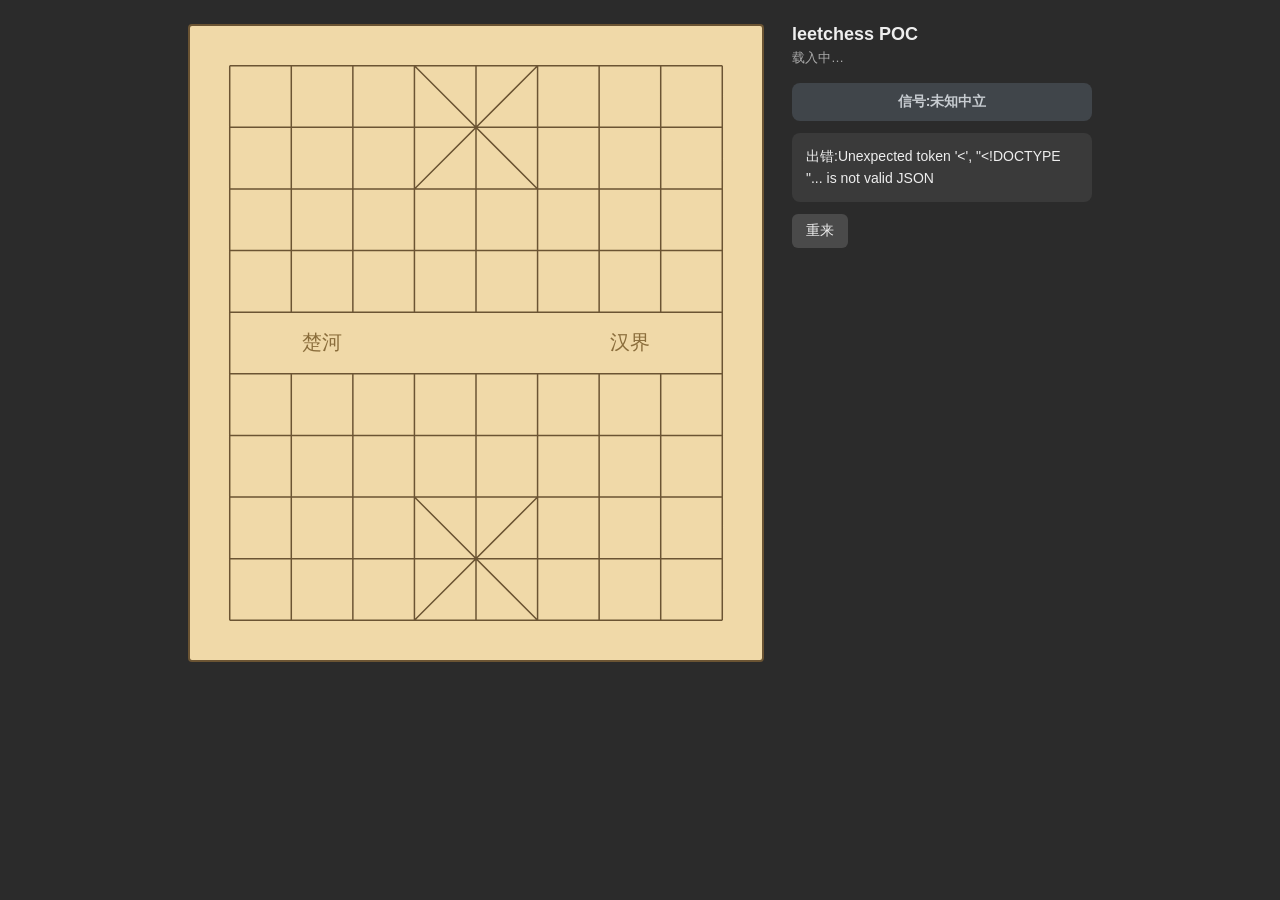
==== poc/index.html @ e7c8c013 "POC:纯实战 + 三态诊询信号,判定表降为可延后升级 产品改以「只在真终局停局 + 三态信号」起步,不强迫重来: - DESIGN §6 走棋流程改为纯实战 + 信号,原「查表→强迫重来」保留备忘;" ====
<!DOCTYPE html>
<html lang="zh-Hans">
<head>
<meta charset="utf-8">
<meta name="viewport" content="width=device-width, initial-scale=1">
<title>leetchess POC · 适情雅趣排局</title>
<style>
  :root {
    --cell: 62px; --margin: 40px;
    --board-w: calc(var(--cell) * 8 + var(--margin) * 2);
    --board-h: calc(var(--cell) * 9 + var(--margin) * 2);
    --line: #6b5433; --board-bg: #f0d9a8; --red: #c0392b; --black: #1c1c1c;
  }
  * { box-sizing: border-box; }
  body {
    margin: 0; padding: 24px; font-family: -apple-system, "PingFang SC", "Microsoft YaHei", sans-serif;
    background: #2b2b2b; color: #eee; display: flex; gap: 28px; flex-wrap: wrap; justify-content: center;
  }
  #board {
    position: relative; width: var(--board-w); height: var(--board-h);
    background: var(--board-bg); border: 2px solid var(--line); border-radius: 4px; flex: none;
  }
  #board svg { position: absolute; inset: 0; width: 100%; height: 100%; pointer-events: none; }
  .piece {
    position: absolute; width: calc(var(--cell) * 0.86); height: calc(var(--cell) * 0.86);
    transform: translate(-50%, -50%); border-radius: 50%;
    display: flex; align-items: center; justify-content: center;
    font-size: calc(var(--cell) * 0.5); font-weight: 700; cursor: default;
    background: #f7ecd0; border: 2px solid #333; box-shadow: 0 1px 3px rgba(0,0,0,.4);
    user-select: none;
  }
  .piece.red { color: var(--red); border-color: var(--red); }
  .piece.black { color: var(--black); border-color: var(--black); }
  .piece.selectable { cursor: pointer; }
  .piece.selectable:hover { box-shadow: 0 0 0 3px rgba(46,134,222,.7); }
  .piece.selected { box-shadow: 0 0 0 4px #2e86de; }
  .dot {
    position: absolute; width: 22px; height: 22px; transform: translate(-50%, -50%);
    border-radius: 50%; background: rgba(46,134,222,.55); cursor: pointer; pointer-events: auto;
  }
  .dot.capture { background: none; border: 3px solid rgba(46,134,222,.85); width: calc(var(--cell) * 0.8); height: calc(var(--cell) * 0.8); }
  #side { width: 300px; flex: none; }
  h1 { font-size: 18px; margin: 0 0 4px; }
  .sub { color: #aaa; font-size: 13px; margin-bottom: 16px; }
  .status { padding: 12px 14px; border-radius: 8px; background: #3a3a3a; margin-bottom: 12px; font-size: 14px; line-height: 1.6; }
  .status b { color: #ffd479; }
  .banner { padding: 14px; border-radius: 8px; font-size: 16px; font-weight: 700; text-align: center; margin-bottom: 12px; }
  .banner.red { background: #7d271f; color: #ffdcd8; }
  .banner.black { background: #111; color: #ddd; }
  .banner.think { background: #2c4a63; color: #cfe6ff; }
  .signal { padding: 10px 14px; border-radius: 8px; font-size: 14px; font-weight: 600; margin-bottom: 12px; text-align: center; }
  .signal.redwin { background: #2f5a34; color: #d6f5d8; }
  .signal.blackwin { background: #6a2a24; color: #ffd6d0; }
  .signal.neutral { background: #40454a; color: #c7ccd1; }
  .signal .dtm { font-variant-numeric: tabular-nums; }
  button { font-size: 14px; padding: 8px 14px; border-radius: 6px; border: none; background: #4a4a4a; color: #eee; cursor: pointer; }
  button:hover { background: #5a5a5a; }
  #moves { margin-top: 14px; font-size: 13px; color: #bbb; max-height: 260px; overflow-y: auto; }
  #moves div { padding: 2px 0; font-variant-numeric: tabular-nums; }
</style>
</head>
<body>
  <div id="board"><svg id="grid" viewBox="0 0 561 622" preserveAspectRatio="none"></svg></div>

  <div id="side">
    <h1>leetchess POC</h1>
    <div class="sub" id="meta">载入中…</div>
    <div id="banner"></div>
    <div class="signal neutral" id="signal">信号:未知中立</div>
    <div class="status" id="status"></div>
    <button id="reset">重来</button>
    <div id="moves"></div>
  </div>

<script>
const FILES = 9, RANKS = 10;
const CELL = 62, MARGIN = 40;
const NAMES = {
  R:'俥', N:'傌', B:'相', A:'仕', C:'炮', P:'兵', K:'帥',
  r:'車', n:'馬', b:'象', a:'士', c:'砲', p:'卒', k:'將',
};
const boardEl = document.getElementById('board');
const bannerEl = document.getElementById('banner');
const signalEl = document.getElementById('signal');
const statusEl = document.getElementById('status');
const movesEl = document.getElementById('moves');

let START = null;          // /api/start 回传
let board = [];            // board[rank][file] = 棋子字元 或 null
let moves = [];            // 已走 UCI 序列
let legal = [];            // 当前红方合法着
let selected = null;       // 选中的 [rank,file]
let busy = false;          // 引擎思考中 / 终局,锁住输入

// ---- 座标:file a-i = 0..8(左→右);rank 0..9,红方底线 rank0 在下 ----
const px = f => MARGIN + f * CELL;
const py = r => MARGIN + (9 - r) * CELL;
const sq2fr = s => [s.charCodeAt(0) - 97, +s[1]];        // 'f8' -> [file,rank]
const fr2sq = (f, r) => String.fromCharCode(97 + f) + r;

function parseFen(fen) {
  const rows = fen.split(' ')[0].split('/');   // rows[0] = rank9
  const b = Array.from({length: RANKS}, () => Array(FILES).fill(null));
  rows.forEach((row, i) => {
    const rank = 9 - i; let file = 0;
    for (const ch of row) {
      if (/\d/.test(ch)) file += +ch;
      else { b[rank][file] = ch; file++; }
    }
  });
  return b;
}

function applyMove(b, uci) {
  const [ff, fr] = sq2fr(uci.slice(0, 2));
  const [tf, tr] = sq2fr(uci.slice(2, 4));
  b[tr][tf] = b[fr][ff];
  b[fr][ff] = null;
}

function drawGrid() {
  const svg = document.getElementById('grid');
  const W = px(8), lines = [];
  const X = f => px(f), Y = r => py(r);
  // 横线 10 条
  for (let r = 0; r < RANKS; r++) lines.push(`M${X(0)} ${Y(r)} H${X(8)}`);
  // 竖线:两端整条,中间 8 条在河界断开
  lines.push(`M${X(0)} ${Y(9)} V${Y(0)}`);
  lines.push(`M${X(8)} ${Y(9)} V${Y(0)}`);
  for (let f = 1; f < 8; f++) {
    lines.push(`M${X(f)} ${Y(9)} V${Y(5)}`);
    lines.push(`M${X(f)} ${Y(4)} V${Y(0)}`);
  }
  // 九宫斜线(上下各一个 X)
  lines.push(`M${X(3)} ${Y(9)} L${X(5)} ${Y(7)}`);
  lines.push(`M${X(5)} ${Y(9)} L${X(3)} ${Y(7)}`);
  lines.push(`M${X(3)} ${Y(2)} L${X(5)} ${Y(0)}`);
  lines.push(`M${X(5)} ${Y(2)} L${X(3)} ${Y(0)}`);
  svg.setAttribute('viewBox', `0 0 ${W + MARGIN} ${py(0) + MARGIN}`);
  svg.innerHTML = `<path d="${lines.join(' ')}" stroke="var(--line)" stroke-width="1.5" fill="none"/>`
    + `<text x="${(X(1)+X(2))/2}" y="${(Y(5)+Y(4))/2+6}" fill="#8a6d3b" font-size="20" text-anchor="middle">楚河</text>`
    + `<text x="${(X(6)+X(7))/2}" y="${(Y(5)+Y(4))/2+6}" fill="#8a6d3b" font-size="20" text-anchor="middle">汉界</text>`;
}

function render() {
  boardEl.querySelectorAll('.piece, .dot').forEach(e => e.remove());
  // 棋子
  for (let r = 0; r < RANKS; r++) for (let f = 0; f < FILES; f++) {
    const ch = board[r][f];
    if (!ch) continue;
    const isRed = ch === ch.toUpperCase();
    const el = document.createElement('div');
    el.className = 'piece ' + (isRed ? 'red' : 'black');
    el.style.left = px(f) + 'px'; el.style.top = py(r) + 'px';
    el.textContent = NAMES[ch];
    // 仅在「红方回合、非终局、该子为红、且有合法着从此格出发」时可点
    if (!busy && isRed && legal.some(m => m.startsWith(fr2sq(f, r)))) {
      el.classList.add('selectable');
      if (selected && selected[0] === r && selected[1] === f) el.classList.add('selected');
      el.onclick = () => selectPiece(r, f);
    }
    boardEl.appendChild(el);
  }
  // 选中子的落点提示
  if (selected && !busy) {
    const from = fr2sq(selected[1], selected[0]);
    legal.filter(m => m.startsWith(from)).forEach(m => {
      const [tf, tr] = sq2fr(m.slice(2, 4));
      const dot = document.createElement('div');
      dot.className = 'dot' + (board[tr][tf] ? ' capture' : '');
      dot.style.left = px(tf) + 'px'; dot.style.top = py(tr) + 'px';
      dot.onclick = () => humanMove(m);
      boardEl.appendChild(dot);
    });
  }
}

function selectPiece(r, f) {
  selected = (selected && selected[0] === r && selected[1] === f) ? null : [r, f];
  render();
}

function setBanner(text, cls) {
  bannerEl.className = 'banner ' + (cls || '');
  bannerEl.textContent = text || '';
  bannerEl.style.display = text ? 'block' : 'none';
}

function renderMoves() {
  movesEl.innerHTML = '';
  for (let i = 0; i < moves.length; i += 2) {
    const n = i / 2 + 1;
    const red = moves[i], blk = moves[i + 1] || '';
    const div = document.createElement('div');
    div.textContent = `${n}. 红 ${red}    黑 ${blk}`;
    movesEl.appendChild(div);
  }
  movesEl.scrollTop = movesEl.scrollHeight;
}

async function api(path) {
  const r = await fetch(path);
  const d = await r.json();
  if (d.error) throw new Error(d.error);
  return d;
}

async function humanMove(uci) {
  if (busy) return;
  selected = null; busy = true;
  applyMove(board, uci); moves.push(uci); render(); renderMoves();

  // 红方走后:黑方是否被将死?
  let st = await api('/api/state?moves=' + moves.join(','));
  if (st.over) return finish(st.winner);   // winner === 'red'

  // 请引擎走黑方
  setBanner('黑方思考中…', 'think');
  statusEl.innerHTML = '引擎计算中(go nodes)…';
  const res = await api('/api/black?moves=' + moves.join(','));
  if (res.move) { applyMove(board, res.move); moves.push(res.move); }
  renderMoves();

  if (res.state.over) { render(); return finish(res.state.winner); } // winner === 'black'

  // 回到红方
  legal = res.state.legal; busy = false;
  setBanner('', '');
  updateStatus();
  renderSignal(res.score);
  render();
}

// 三态诊询信号(DESIGN §6):读引擎回传的 mate 分数(黑方视角),允许「未知」。
// 仅供参考,不决定停局——停局只认真终局。
function renderSignal(score) {
  if (score && score.type === 'mate') {
    if (score.value < 0) {           // 黑方被杀 → 红方保持杀势
      signalEl.className = 'signal redwin';
      signalEl.innerHTML = `信号:即将红胜　杀着倒数 <span class="dtm">${Math.abs(score.value)}</span>`;
    } else {                          // 黑方能杀 → 红方已走成必负
      signalEl.className = 'signal blackwin';
      signalEl.innerHTML = `信号:即将黑胜　黑方 <span class="dtm">${score.value}</span> 步内杀`;
    }
  } else {                           // cp 或无分数 → 诚实地说未知(cp 不可据以判走脱)
    signalEl.className = 'signal neutral';
    signalEl.textContent = '信号:未知中立(引擎未搜到杀)';
  }
}

function updateStatus() {
  statusEl.innerHTML = `轮到:<b>红方(你)</b>　已走 ${Math.ceil(moves.length/2)} 回合`;
}

function finish(winner) {
  busy = true; selected = null; legal = []; render();
  if (winner === 'red') {
    setBanner('红胜 —— 将死黑方 ✓', 'red');
    signalEl.className = 'signal redwin'; signalEl.textContent = '信号:红胜 —— 已将死黑方';
    statusEl.innerHTML = '本题完成。点「重来」再练一次。';
  } else {
    setBanner('黑胜 —— 红方被将死', 'black');
    signalEl.className = 'signal blackwin'; signalEl.textContent = '信号:黑胜 —— 红方被将死';
    statusEl.innerHTML = '走到真终局黑胜(此前某步走脱)。点「重来」再练一次。';
  }
}

async function start() {
  START = await api('/api/start');
  document.getElementById('meta').textContent = `${START.source}　FEN 起始 · 红先 · 最长杀着 ${START.maxDtm}`;
  board = parseFen(START.fen); moves = []; selected = null; busy = false;
  const st = await api('/api/state?moves=');
  legal = st.legal;
  setBanner('', ''); updateStatus(); renderSignal(null); renderMoves(); render();
}

document.getElementById('reset').onclick = start;
drawGrid();
start().catch(e => { statusEl.textContent = '出错:' + e.message; });
</script>
</body>
</html>
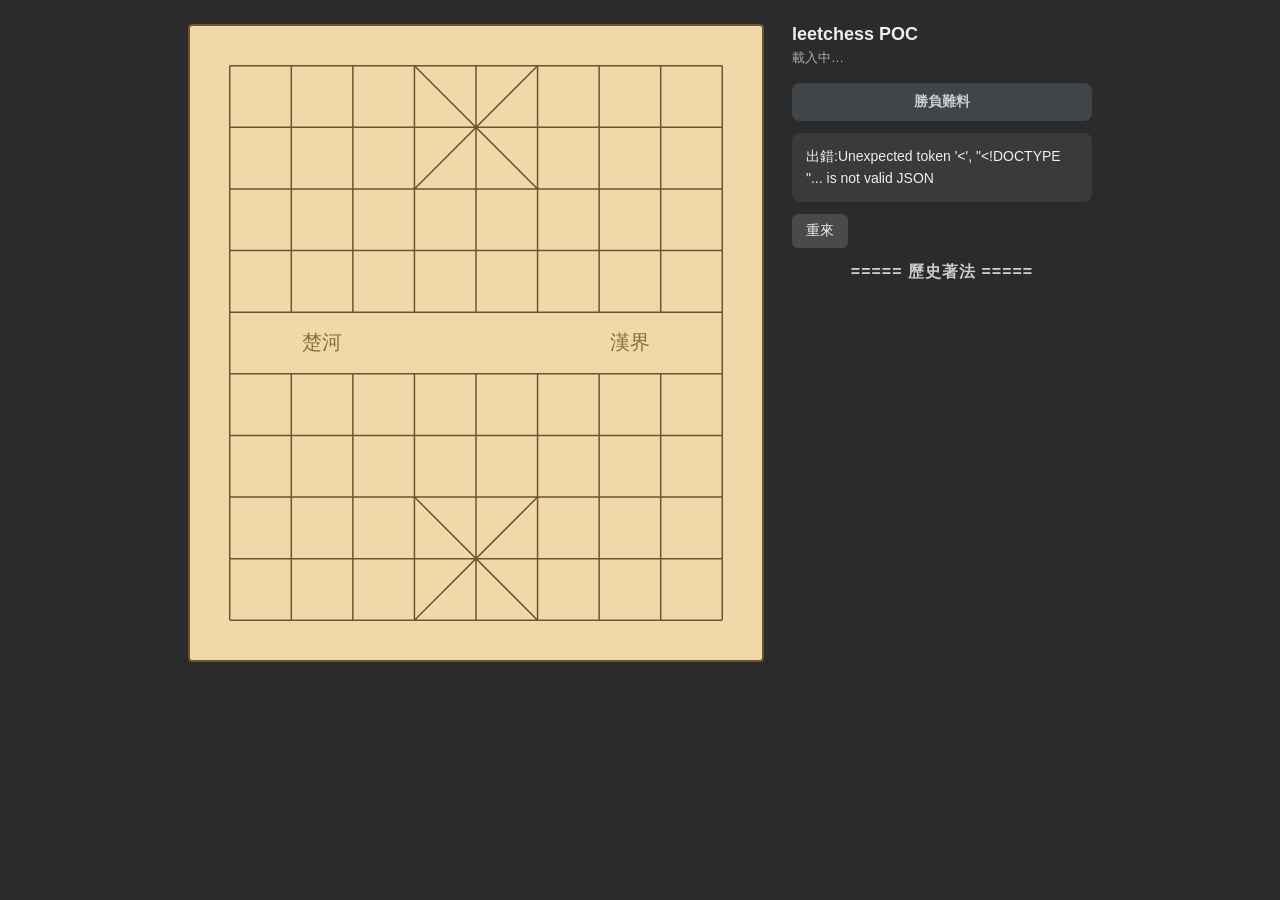
==== commit 8fb703ae: "POC:歷史著法改中文記譜,全文繁體化 - 新增 uci2cn():UCI 座標轉中文記譜,紅方縱線用漢字、黑方用阿拉伯數字,   同線同兵種自動以 前/後 消歧,兵種字形與棋盤一致(黑炮改用「包」)" ====
--- a/poc/index.html
+++ b/poc/index.html
@@ -1,9 +1,9 @@
 <!DOCTYPE html>
-<html lang="zh-Hans">
+<html lang="zh-Hant">
 <head>
 <meta charset="utf-8">
 <meta name="viewport" content="width=device-width, initial-scale=1">
-<title>leetchess POC · 适情雅趣排局</title>
+<title>leetchess POC · 適情雅趣排局</title>
 <style>
   :root {
     --cell: 62px; --margin: 40px;
@@ -13,7 +13,7 @@
   }
   * { box-sizing: border-box; }
   body {
-    margin: 0; padding: 24px; font-family: -apple-system, "PingFang SC", "Microsoft YaHei", sans-serif;
+    margin: 0; padding: 24px; font-family: -apple-system, "PingFang TC", "Microsoft JhengHei", sans-serif;
     background: #2b2b2b; color: #eee; display: flex; gap: 28px; flex-wrap: wrap; justify-content: center;
   }
   #board {
@@ -55,8 +55,11 @@
   .signal .dtm { font-variant-numeric: tabular-nums; }
   button { font-size: 14px; padding: 8px 14px; border-radius: 6px; border: none; background: #4a4a4a; color: #eee; cursor: pointer; }
   button:hover { background: #5a5a5a; }
-  #moves { margin-top: 14px; font-size: 13px; color: #bbb; max-height: 260px; overflow-y: auto; }
-  #moves div { padding: 2px 0; font-variant-numeric: tabular-nums; }
+  #moves-hd { margin-top: 14px; text-align: center; font-weight: bold; color: #ccc; letter-spacing: 1px; }
+  #moves { margin-top: 6px; font-size: 15px; color: #ddd; max-height: 260px; overflow-y: auto; }
+  #moves div { padding: 3px 0; font-variant-numeric: tabular-nums; }
+  #moves .mv-n { display: inline-block; width: 2.4em; text-align: right; padding-right: .6em; color: #999; }
+  #moves .mv-r, #moves .mv-b { display: inline-block; width: 5.5em; }
 </style>
 </head>
 <body>
@@ -64,11 +67,12 @@
 
   <div id="side">
     <h1>leetchess POC</h1>
-    <div class="sub" id="meta">载入中…</div>
+    <div class="sub" id="meta">載入中…</div>
     <div id="banner"></div>
-    <div class="signal neutral" id="signal">信号:未知中立</div>
+    <div class="signal neutral" id="signal">勝負難料</div>
     <div class="status" id="status"></div>
-    <button id="reset">重来</button>
+    <button id="reset">重來</button>
+    <div id="moves-hd">===== 歷史著法 =====</div>
     <div id="moves"></div>
   </div>
 
@@ -77,7 +81,7 @@
 const CELL = 62, MARGIN = 40;
 const NAMES = {
   R:'俥', N:'傌', B:'相', A:'仕', C:'炮', P:'兵', K:'帥',
-  r:'車', n:'馬', b:'象', a:'士', c:'砲', p:'卒', k:'將',
+  r:'車', n:'馬', b:'象', a:'士', c:'包', p:'卒', k:'將',
 };
 const boardEl = document.getElementById('board');
 const bannerEl = document.getElementById('banner');
@@ -85,14 +89,14 @@
 const statusEl = document.getElementById('status');
 const movesEl = document.getElementById('moves');
 
-let START = null;          // /api/start 回传
+let START = null;          // /api/start 回傳
 let board = [];            // board[rank][file] = 棋子字元 或 null
 let moves = [];            // 已走 UCI 序列
-let legal = [];            // 当前红方合法着
-let selected = null;       // 选中的 [rank,file]
-let busy = false;          // 引擎思考中 / 终局,锁住输入
-
-// ---- 座标:file a-i = 0..8(左→右);rank 0..9,红方底线 rank0 在下 ----
+let legal = [];            // 當前紅方合法著
+let selected = null;       // 選中的 [rank,file]
+let busy = false;          // 引擎思考中 / 終局,鎖住輸入
+
+// ---- 座標:file a-i = 0..8(左→右);rank 0..9,紅方底線 rank0 在下 ----
 const px = f => MARGIN + f * CELL;
 const py = r => MARGIN + (9 - r) * CELL;
 const sq2fr = s => [s.charCodeAt(0) - 97, +s[1]];        // 'f8' -> [file,rank]
@@ -122,16 +126,16 @@
   const svg = document.getElementById('grid');
   const W = px(8), lines = [];
   const X = f => px(f), Y = r => py(r);
-  // 横线 10 条
+  // 橫線 10 條
   for (let r = 0; r < RANKS; r++) lines.push(`M${X(0)} ${Y(r)} H${X(8)}`);
-  // 竖线:两端整条,中间 8 条在河界断开
+  // 豎線:兩端整條,中間 8 條在河界斷開：
   lines.push(`M${X(0)} ${Y(9)} V${Y(0)}`);
   lines.push(`M${X(8)} ${Y(9)} V${Y(0)}`);
   for (let f = 1; f < 8; f++) {
     lines.push(`M${X(f)} ${Y(9)} V${Y(5)}`);
     lines.push(`M${X(f)} ${Y(4)} V${Y(0)}`);
   }
-  // 九宫斜线(上下各一个 X)
+  // 九宮斜線(上下各一個 X)
   lines.push(`M${X(3)} ${Y(9)} L${X(5)} ${Y(7)}`);
   lines.push(`M${X(5)} ${Y(9)} L${X(3)} ${Y(7)}`);
   lines.push(`M${X(3)} ${Y(2)} L${X(5)} ${Y(0)}`);
@@ -139,7 +143,7 @@
   svg.setAttribute('viewBox', `0 0 ${W + MARGIN} ${py(0) + MARGIN}`);
   svg.innerHTML = `<path d="${lines.join(' ')}" stroke="var(--line)" stroke-width="1.5" fill="none"/>`
     + `<text x="${(X(1)+X(2))/2}" y="${(Y(5)+Y(4))/2+6}" fill="#8a6d3b" font-size="20" text-anchor="middle">楚河</text>`
-    + `<text x="${(X(6)+X(7))/2}" y="${(Y(5)+Y(4))/2+6}" fill="#8a6d3b" font-size="20" text-anchor="middle">汉界</text>`;
+    + `<text x="${(X(6)+X(7))/2}" y="${(Y(5)+Y(4))/2+6}" fill="#8a6d3b" font-size="20" text-anchor="middle">漢界</text>`;
 }
 
 function render() {
@@ -153,7 +157,7 @@
     el.className = 'piece ' + (isRed ? 'red' : 'black');
     el.style.left = px(f) + 'px'; el.style.top = py(r) + 'px';
     el.textContent = NAMES[ch];
-    // 仅在「红方回合、非终局、该子为红、且有合法着从此格出发」时可点
+    // 僅在「紅方回合、非終局、該子為紅、且有合法著從此格出發」時可點
     if (!busy && isRed && legal.some(m => m.startsWith(fr2sq(f, r)))) {
       el.classList.add('selectable');
       if (selected && selected[0] === r && selected[1] === f) el.classList.add('selected');
@@ -161,7 +165,7 @@
     }
     boardEl.appendChild(el);
   }
-  // 选中子的落点提示
+  // 選中子的落點提示
   if (selected && !busy) {
     const from = fr2sq(selected[1], selected[0]);
     legal.filter(m => m.startsWith(from)).forEach(m => {
@@ -186,13 +190,61 @@
   bannerEl.style.display = text ? 'block' : 'none';
 }
 
+// ---- UCI -> 中文記譜 ----
+// 紅方縱線用漢字、從紅方右至左為一..九;黑方用阿拉伯數字、從黑方右至左為1..9。
+// 兵種字形與棋盤 NAMES 一致(紅黑不同字)。
+const CN_NUM = ['', '一', '二', '三', '四', '五', '六', '七', '八', '九'];
+
+// b: 走子前盤面;返回該 uci 的中文記譜
+function uci2cn(b, uci) {
+  const [ff, fr] = sq2fr(uci.slice(0, 2));
+  const [tf, tr] = sq2fr(uci.slice(2, 4));
+  const piece = b[fr][ff];
+  const isRed = piece === piece.toUpperCase();
+  const type = piece.toUpperCase();
+  const name = NAMES[piece];
+  const col = f => isRed ? 9 - f : f + 1;                 // 縱線序號
+  const num = n => isRed ? CN_NUM[n] : String(n);        // 數字表示
+
+  // 同色同兵種、同縱線上的其他子 -> 用 前/後(多兵用序號)區分
+  const sameFile = [];
+  for (let r = 0; r < RANKS; r++) if (b[r][ff] === piece) sameFile.push(r);
+  let head;
+  if (sameFile.length >= 2) {
+    sameFile.sort((a, c) => isRed ? c - a : a - c);       // [0] = 最前
+    const idx = sameFile.indexOf(fr);
+    let pos;
+    if (sameFile.length === 2) pos = idx === 0 ? '前' : '後';
+    else if (sameFile.length === 3) pos = ['前', '中', '後'][idx];
+    else pos = num(idx + 1);
+    head = pos + name;
+  } else {
+    head = name + num(col(ff));
+  }
+
+  // 進/退/平 + 目標
+  const diagonal = type === 'N' || type === 'B' || type === 'A';
+  let tail;
+  if (fr === tr) {                                         // 平移
+    tail = '平' + num(col(tf));
+  } else {
+    const forward = isRed ? tr > fr : tr < fr;
+    const dir = forward ? '進' : '退';
+    tail = dir + num(diagonal ? col(tf) : Math.abs(tr - fr));
+  }
+  return head + tail;
+}
+
 function renderMoves() {
   movesEl.innerHTML = '';
-  for (let i = 0; i < moves.length; i += 2) {
+  const b = parseFen(START.fen);
+  const cn = moves.map(uci => { const s = uci2cn(b, uci); applyMove(b, uci); return s; });
+  for (let i = 0; i < cn.length; i += 2) {
     const n = i / 2 + 1;
-    const red = moves[i], blk = moves[i + 1] || '';
     const div = document.createElement('div');
-    div.textContent = `${n}. 红 ${red}    黑 ${blk}`;
+    div.innerHTML = `<span class="mv-n">${n}.</span>`
+      + `<span class="mv-r">${cn[i]}</span>`
+      + `<span class="mv-b">${cn[i + 1] || ''}</span>`;
     movesEl.appendChild(div);
   }
   movesEl.scrollTop = movesEl.scrollHeight;
@@ -210,20 +262,20 @@
   selected = null; busy = true;
   applyMove(board, uci); moves.push(uci); render(); renderMoves();
 
-  // 红方走后:黑方是否被将死?
+  // 紅方走後:黑方是否被將死?
   let st = await api('/api/state?moves=' + moves.join(','));
   if (st.over) return finish(st.winner);   // winner === 'red'
 
-  // 请引擎走黑方
+  // 請引擎走黑方
   setBanner('黑方思考中…', 'think');
-  statusEl.innerHTML = '引擎计算中(go nodes)…';
+  statusEl.innerHTML = '引擎計算中(go nodes)…';
   const res = await api('/api/black?moves=' + moves.join(','));
   if (res.move) { applyMove(board, res.move); moves.push(res.move); }
   renderMoves();
 
   if (res.state.over) { render(); return finish(res.state.winner); } // winner === 'black'
 
-  // 回到红方
+  // 回到紅方
   legal = res.state.legal; busy = false;
   setBanner('', '');
   updateStatus();
@@ -231,43 +283,43 @@
   render();
 }
 
-// 三态诊询信号(DESIGN §6):读引擎回传的 mate 分数(黑方视角),允许「未知」。
-// 仅供参考,不决定停局——停局只认真终局。
+// 三態診詢信號(DESIGN §6):讀引擎回傳的 mate 分數(黑方視角),允許「未知」。
+// 僅供參考,不決定停局——停局只認真終局。
 function renderSignal(score) {
   if (score && score.type === 'mate') {
-    if (score.value < 0) {           // 黑方被杀 → 红方保持杀势
+    if (score.value < 0) {           // 黑方被殺 → 紅方保持殺勢
       signalEl.className = 'signal redwin';
-      signalEl.innerHTML = `信号:即将红胜　杀着倒数 <span class="dtm">${Math.abs(score.value)}</span>`;
-    } else {                          // 黑方能杀 → 红方已走成必负
+      signalEl.innerHTML = `紅勝　<span class="dtm">${Math.abs(score.value)} 回殺</span>`;
+    } else {                          // 黑方能殺 → 紅方已走成必負
       signalEl.className = 'signal blackwin';
-      signalEl.innerHTML = `信号:即将黑胜　黑方 <span class="dtm">${score.value}</span> 步内杀`;
+      signalEl.innerHTML = `黑勝　<span class="dtm">${score.value}</span> 回殺`;
     }
-  } else {                           // cp 或无分数 → 诚实地说未知(cp 不可据以判走脱)
+  } else {                           // cp 或無分數 → 誠實地說未知(cp 不可據以判走脫)
     signalEl.className = 'signal neutral';
-    signalEl.textContent = '信号:未知中立(引擎未搜到杀)';
+    signalEl.textContent = '勝負難料';
   }
 }
 
 function updateStatus() {
-  statusEl.innerHTML = `轮到:<b>红方(你)</b>　已走 ${Math.ceil(moves.length/2)} 回合`;
+  statusEl.innerHTML = `輪到:<b>紅方(你)</b>　已走 ${Math.ceil(moves.length/2)} 回合`;
 }
 
 function finish(winner) {
   busy = true; selected = null; legal = []; render();
   if (winner === 'red') {
-    setBanner('红胜 —— 将死黑方 ✓', 'red');
-    signalEl.className = 'signal redwin'; signalEl.textContent = '信号:红胜 —— 已将死黑方';
-    statusEl.innerHTML = '本题完成。点「重来」再练一次。';
+    setBanner('紅勝 —— 將死黑方 ✓', 'red');
+    signalEl.className = 'signal redwin'; signalEl.textContent = '已將死黑方';
+    statusEl.innerHTML = '本題完成。點「重來」再練一次。';
   } else {
-    setBanner('黑胜 —— 红方被将死', 'black');
-    signalEl.className = 'signal blackwin'; signalEl.textContent = '信号:黑胜 —— 红方被将死';
-    statusEl.innerHTML = '走到真终局黑胜(此前某步走脱)。点「重来」再练一次。';
+    setBanner('黑勝 —— 紅方被將死', 'black');
+    signalEl.className = 'signal blackwin'; signalEl.textContent = '紅方被將死';
+    statusEl.innerHTML = '走到終局黑勝(此前某步走脫)。點「重來」再練一次。';
   }
 }
 
 async function start() {
   START = await api('/api/start');
-  document.getElementById('meta').textContent = `${START.source}　FEN 起始 · 红先 · 最长杀着 ${START.maxDtm}`;
+  document.getElementById('meta').textContent = `${START.source}　FEN 起始 · 紅先 · 最長殺著 ${START.maxDtm}`;
   board = parseFen(START.fen); moves = []; selected = null; busy = false;
   const st = await api('/api/state?moves=');
   legal = st.legal;
@@ -276,7 +328,7 @@
 
 document.getElementById('reset').onclick = start;
 drawGrid();
-start().catch(e => { statusEl.textContent = '出错:' + e.message; });
+start().catch(e => { statusEl.textContent = '出錯:' + e.message; });
 </script>
 </body>
 </html>
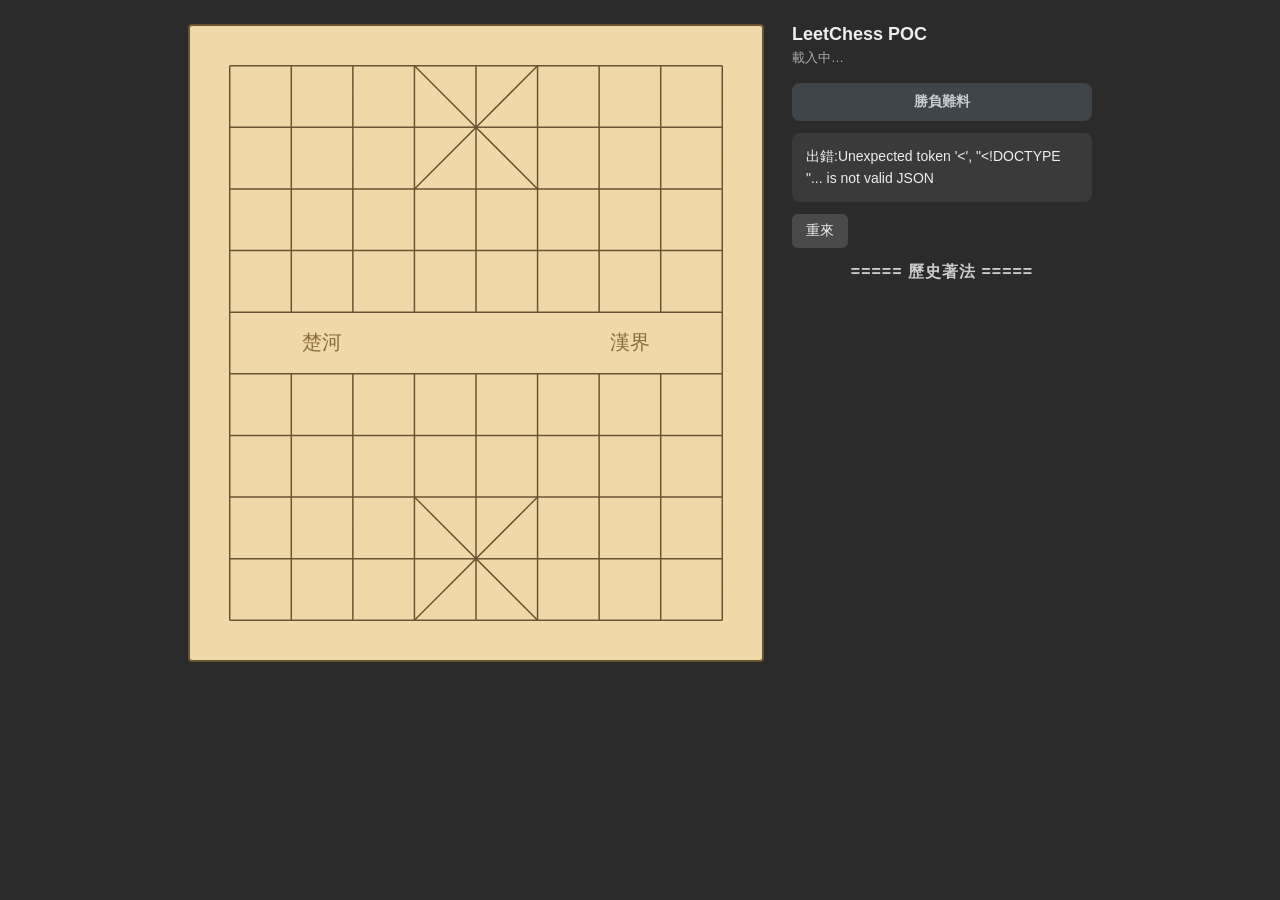
==== commit 19b7e891: "CLAUDE.md 新增 Python 環境規範;POC 品牌名與終局文案微調 - CLAUDE.md:tools/ 腳本一律以 uv 管理、於專案本地 .venv 執行,走   uv run 呼叫;" ====
--- a/poc/index.html
+++ b/poc/index.html
@@ -3,7 +3,7 @@
 <head>
 <meta charset="utf-8">
 <meta name="viewport" content="width=device-width, initial-scale=1">
-<title>leetchess POC · 適情雅趣排局</title>
+<title>LeetChess POC · 適情雅趣排局</title>
 <style>
   :root {
     --cell: 62px; --margin: 40px;
@@ -66,7 +66,7 @@
   <div id="board"><svg id="grid" viewBox="0 0 561 622" preserveAspectRatio="none"></svg></div>
 
   <div id="side">
-    <h1>leetchess POC</h1>
+    <h1>LeetChess POC</h1>
     <div class="sub" id="meta">載入中…</div>
     <div id="banner"></div>
     <div class="signal neutral" id="signal">勝負難料</div>
@@ -307,11 +307,11 @@
 function finish(winner) {
   busy = true; selected = null; legal = []; render();
   if (winner === 'red') {
-    setBanner('紅勝 —— 將死黑方 ✓', 'red');
+    setBanner('紅勝 ✓', 'red');
     signalEl.className = 'signal redwin'; signalEl.textContent = '已將死黑方';
     statusEl.innerHTML = '本題完成。點「重來」再練一次。';
   } else {
-    setBanner('黑勝 —— 紅方被將死', 'black');
+    setBanner('黑勝 ✗', 'black');
     signalEl.className = 'signal blackwin'; signalEl.textContent = '紅方被將死';
     statusEl.innerHTML = '走到終局黑勝(此前某步走脫)。點「重來」再練一次。';
   }
